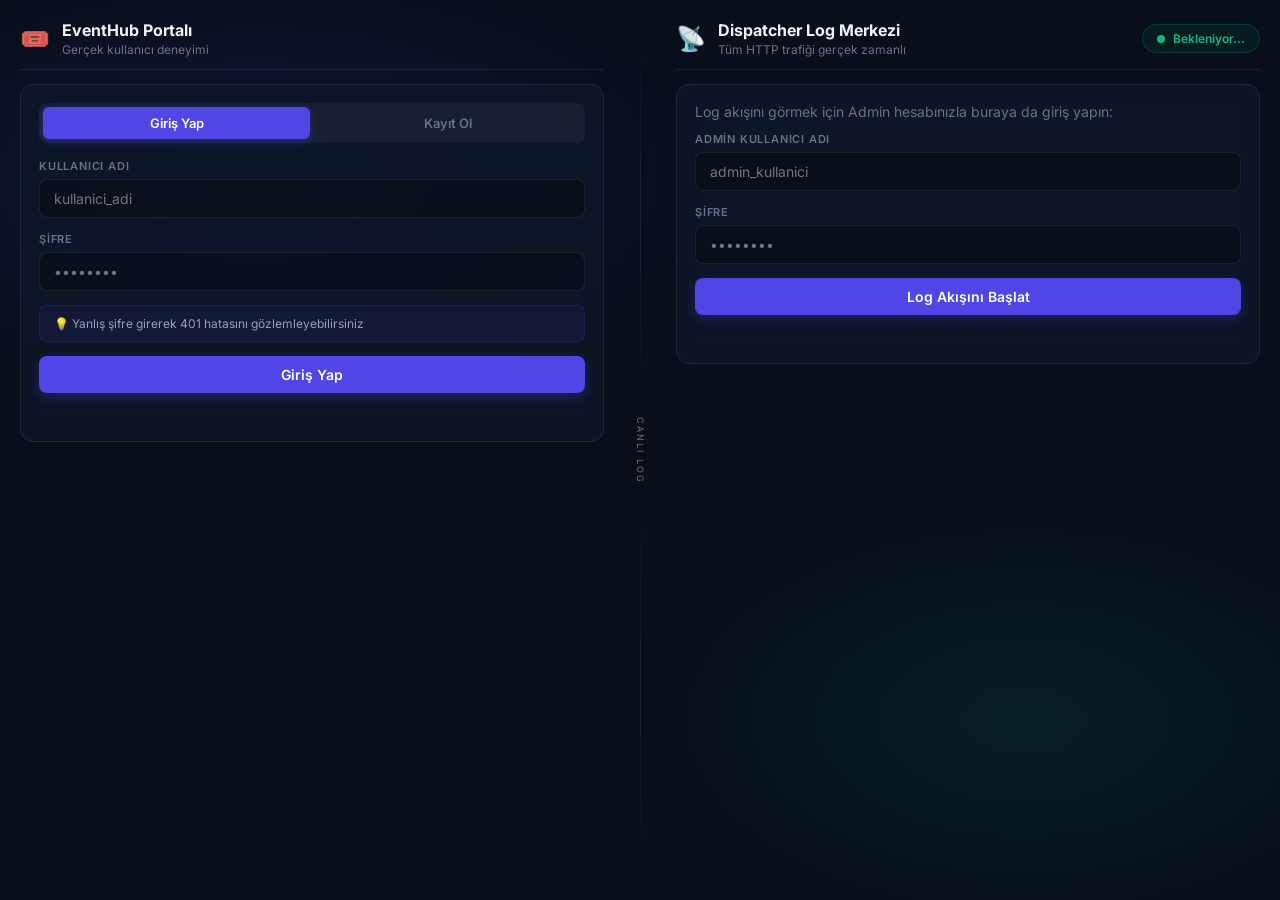
==== admin-ui/src/index.html @ f4d0cb25 "Graphana Arayüzü bağlandı ve testler yapıldı. Graphana arayüzü bağlandı. Testler yapıldı. Test ve lo" ====
<!DOCTYPE html>
<html lang="tr">
<head>
    <meta charset="UTF-8">
    <meta name="viewport" content="width=device-width, initial-scale=1.0">
    <title>EventHub | Canlı Sistem Demo</title>
    <link href="https://fonts.googleapis.com/css2?family=Inter:wght@300;400;500;600;700;800&display=swap" rel="stylesheet">
    <link rel="stylesheet" href="style.css">
</head>
<body>
    <div class="app-layout">

        <!-- ========== SOL PANEL: KULLANICI PORTALI ========== -->
        <div class="panel user-panel">
            <div class="panel-header">
                <div class="panel-title">
                    <span class="panel-icon">🎟️</span>
                    <div>
                        <h2>EventHub Portalı</h2>
                        <p>Gerçek kullanıcı deneyimi</p>
                    </div>
                </div>
                <div id="user-badge" class="user-badge hidden"></div>
            </div>

            <!-- AUTH SECTION -->
            <div id="auth-section" class="card">
                <div class="tab-bar">
                    <button id="tab-login" class="tab active" onclick="switchTab('login')">Giriş Yap</button>
                    <button id="tab-register" class="tab" onclick="switchTab('register')">Kayıt Ol</button>
                </div>

                <div id="form-login" class="auth-form">
                    <div class="input-group">
                        <label>Kullanıcı Adı</label>
                        <input type="text" id="login-username" placeholder="kullanici_adi">
                    </div>
                    <div class="input-group">
                        <label>Şifre</label>
                        <input type="password" id="login-password" placeholder="••••••••">
                    </div>
                    <div id="login-hint" class="hint-box">
                        💡 Yanlış şifre girerek 401 hatasını gözlemleyebilirsiniz
                    </div>
                    <button class="btn btn-primary" onclick="window.doLogin()">Giriş Yap</button>
                </div>

                <div id="form-register" class="auth-form hidden">
                    <div class="input-group">
                        <label>Kullanıcı Adı</label>
                        <input type="text" id="reg-username" placeholder="yeni_kullanici">
                    </div>
                    <div class="input-group">
                        <label>Şifre</label>
                        <input type="password" id="reg-password" placeholder="••••••••">
                    </div>
                    <div class="input-group">
                        <label>Admin Kodu <span style="color:var(--text-muted);font-size:12px;">(boş bırakırsan normal üye)</span></label>
                        <input type="text" id="reg-admin-secret" placeholder="admin_kayit_gizli_anahtari_2026">
                    </div>
                    <div id="reg-hint" class="hint-box">
                        💡 Admin kodunu yanlış girerek 403 hatasını tetikleyebilirsiniz
                    </div>
                    <button class="btn btn-primary" onclick="window.doRegister()">Kayıt Ol</button>
                </div>

                <div id="auth-msg" class="msg-box"></div>
            </div>

            <!-- EVENTS SECTION (kim olursa olsun görebilir ama token gerekli) -->
            <div id="events-section" class="card hidden">
                <div class="section-header">
                    <h3>🗓️ Etkinlikler</h3>
                    <button class="btn btn-sm btn-outline" onclick="window.loadEvents()">↻ Yenile</button>
                </div>
                <div id="events-list" class="events-list">
                    <div class="loading">Yükleniyor...</div>
                </div>
            </div>

            <!-- ADMIN: ETKİNLİK OLUŞTUR -->
            <div id="create-event-section" class="card hidden">
                <h3>➕ Yeni Etkinlik Oluştur <span class="badge-admin">ADMIN</span></h3>
                <div class="input-group">
                    <label>Etkinlik Adı</label>
                    <input type="text" id="event-name" placeholder="Rock Konseri 2026">
                </div>
                <div class="input-group">
                    <label>Konum</label>
                    <input type="text" id="event-location" placeholder="İstanbul Arena">
                </div>
                <div class="input-group">
                    <label>Kapasite</label>
                    <input type="number" id="event-capacity" placeholder="500" value="100">
                </div>
                <div id="create-hint" class="hint-box">
                    💡 Kapasiteyi 0 ya da eksik bırakarak validasyon hatasını tetikleyin
                </div>
                <button class="btn btn-success" onclick="window.createEvent(event)">Etkinlik Oluştur</button>
                <div id="create-event-msg" class="msg-box"></div>
            </div>

            <!-- BİLETLERİM -->
            <div id="my-bookings-section" class="card hidden">
                <div class="section-header">
                    <h3>🎫 Biletlerim</h3>
                    <button class="btn btn-sm btn-outline" onclick="window.loadMyBookings()">↻ Yenile</button>
                </div>
                <div id="bookings-list" class="events-list">
                    <div class="empty-state">Henüz biletiniz yok</div>
                </div>
            </div>

            <!-- ÇIKIŞ -->
            <div id="logout-section" class="hidden" style="margin-top: auto; padding: 16px;">
                <button class="btn btn-outline" style="width:100%" onclick="doLogout()">⟵ Çıkış Yap</button>
            </div>
        </div>

        <!-- ========== ORTA AYRAÇ ========== -->
        <div class="divider">
            <div class="divider-line"></div>
            <div class="divider-label">CANLI LOG</div>
            <div class="divider-line"></div>
        </div>

        <!-- ========== SAĞ PANEL: ADMIN LOG İZLEYİCİ ========== -->
        <div class="panel log-panel">
            <div class="panel-header">
                <div class="panel-title">
                    <span class="panel-icon">📡</span>
                    <div>
                        <h2>Dispatcher Log Merkezi</h2>
                        <p>Tüm HTTP trafiği gerçek zamanlı</p>
                    </div>
                </div>
                <div id="log-status" class="status-indicator">
                    <span class="pulse"></span>
                    <span>Bekleniyor...</span>
                </div>
            </div>

            <!-- LOG PANELİNE GİRİŞ (eğer admin değilse) -->
            <div id="log-login-section" class="card">
                <p style="color:var(--text-muted); margin-bottom:12px; font-size:14px;">Log akışını görmek için Admin hesabınızla buraya da giriş yapın:</p>
                <div class="input-group">
                    <label>Admin Kullanıcı Adı</label>
                    <input type="text" id="log-admin-username" placeholder="admin_kullanici">
                </div>
                <div class="input-group">
                    <label>Şifre</label>
                    <input type="password" id="log-admin-password" placeholder="••••••••">
                </div>
                <button class="btn btn-primary" onclick="window.doAdminLogin()">Log Akışını Başlat</button>
                <div id="log-login-msg" class="msg-box"></div>
            </div>

            <!-- LOG TABLOSU -->
            <div id="log-table-wrapper" class="log-table-wrapper hidden">
                <div class="log-stats-bar">
                    <button id="btn-pause" class="btn btn-sm" onclick="window.togglePause(event)">⏸️ Duraklat</button>
                    <span id="stat-total" class="badge">Toplam: 0</span>
                    <span id="stat-critical" class="badge badge-error">🚨 Kritik: 0</span>
                    <span id="stat-warning" class="badge badge-warning">⚠️ Uyarı: 0</span>
                    <span id="stat-latency" class="badge">Ort: -</span>
                </div>
                <div class="table-scroll">
                    <table id="log-table">
                        <thead>
                            <tr>
                                <th>Zaman</th>
                                <th>M</th>
                                <th>Rota</th>
                                <th>S</th>
                                <th>Süre</th>
                                <th>Mesaj</th>
                            </tr>
                        </thead>
                        <tbody id="log-body"></tbody>
                    </table>
                </div>
            </div>
        </div>

    </div>

    <script src="app.js"></script>
</body>
</html>
---- admin-ui/src/style.css ----
/* ============================================
   EventHub Demo — Split Screen Dashboard CSS
   ============================================ */

:root {
    --bg:          #080e1a;
    --surface:     rgba(15, 23, 42, 0.85);
    --surface2:    rgba(30, 41, 59, 0.70);
    --border:      rgba(255, 255, 255, 0.08);
    --border-hover:rgba(255, 255, 255, 0.18);
    --primary:     #4f46e5;
    --primary-h:   #6366f1;
    --success:     #10b981;
    --warning:     #f59e0b;
    --error:       #ef4444;
    --text:        #f1f5f9;
    --text-muted:  #64748b;
    --text-sub:    #94a3b8;
    --radius:      14px;
    --radius-sm:   8px;
}

*, *::before, *::after { box-sizing: border-box; margin: 0; padding: 0; }

body {
    background: var(--bg);
    color: var(--text);
    font-family: 'Inter', sans-serif;
    min-height: 100vh;
    overflow: hidden;
}

/* Animated background gradient */
body::before {
    content: '';
    position: fixed;
    inset: 0;
    background:
        radial-gradient(ellipse 60% 40% at 20% 20%, rgba(79,70,229,.15) 0%, transparent 60%),
        radial-gradient(ellipse 50% 40% at 80% 80%, rgba(16,185,129,.10) 0%, transparent 60%);
    z-index: -1;
    pointer-events: none;
}

/* ====== LAYOUT ====== */
.app-layout {
    display: grid;
    grid-template-columns: 1fr 32px 1fr;
    height: 100vh;
    width: 100vw;
    gap: 0;
}

.panel {
    display: flex;
    flex-direction: column;
    height: 100vh;
    overflow-y: auto;
    padding: 20px;
    gap: 14px;
}

.panel::-webkit-scrollbar { width: 4px; }
.panel::-webkit-scrollbar-thumb { background: var(--border-hover); border-radius: 4px; }

/* ====== DIVIDER ====== */
.divider {
    display: flex;
    flex-direction: column;
    align-items: center;
    justify-content: center;
    gap: 8px;
    padding: 20px 0;
}

.divider-line {
    flex: 1;
    width: 1px;
    background: linear-gradient(to bottom, transparent, var(--border), transparent);
}

.divider-label {
    font-size: 9px;
    letter-spacing: 2px;
    color: var(--text-muted);
    writing-mode: vertical-rl;
    text-orientation: mixed;
}

/* ====== PANEL HEADER ====== */
.panel-header {
    display: flex;
    align-items: center;
    justify-content: space-between;
    padding-bottom: 12px;
    border-bottom: 1px solid var(--border);
    flex-shrink: 0;
}

.panel-title {
    display: flex;
    align-items: center;
    gap: 12px;
}

.panel-icon {
    font-size: 24px;
    line-height: 1;
}

.panel-title h2 {
    font-size: 16px;
    font-weight: 700;
    color: var(--text);
}

.panel-title p {
    font-size: 12px;
    color: var(--text-muted);
    margin-top: 2px;
}

/* ====== CARD ====== */
.card {
    background: var(--surface);
    border: 1px solid var(--border);
    border-radius: var(--radius);
    padding: 18px;
    backdrop-filter: blur(12px);
    transition: border-color 0.2s;
}

.card:hover { border-color: var(--border-hover); }

/* ====== TABS ====== */
.tab-bar {
    display: flex;
    background: rgba(255,255,255,.04);
    border-radius: var(--radius-sm);
    padding: 4px;
    margin-bottom: 16px;
    gap: 4px;
}

.tab {
    flex: 1;
    padding: 8px;
    border: none;
    background: transparent;
    color: var(--text-muted);
    border-radius: 6px;
    cursor: pointer;
    font-size: 13px;
    font-weight: 600;
    font-family: 'Inter', sans-serif;
    transition: all .2s;
}

.tab.active {
    background: var(--primary);
    color: white;
    box-shadow: 0 2px 8px rgba(79,70,229,.4);
}

/* ====== FORM ====== */
.input-group {
    margin-bottom: 14px;
}

.input-group label {
    display: block;
    font-size: 11px;
    font-weight: 600;
    color: var(--text-muted);
    text-transform: uppercase;
    letter-spacing: 0.8px;
    margin-bottom: 6px;
}

.input-group input {
    width: 100%;
    padding: 10px 14px;
    background: rgba(0,0,0,.3);
    border: 1px solid var(--border);
    border-radius: var(--radius-sm);
    color: var(--text);
    font-size: 14px;
    font-family: 'Inter', sans-serif;
    transition: border-color .2s, box-shadow .2s;
    outline: none;
}

.input-group input:focus {
    border-color: var(--primary);
    box-shadow: 0 0 0 3px rgba(79,70,229,.2);
}

.hint-box {
    background: rgba(79,70,229,.08);
    border: 1px solid rgba(79,70,229,.2);
    border-radius: var(--radius-sm);
    padding: 10px 14px;
    font-size: 12px;
    color: var(--text-sub);
    margin-bottom: 14px;
}

.msg-box {
    margin-top: 12px;
    font-size: 13px;
    min-height: 18px;
    border-radius: var(--radius-sm);
    padding: 0;
    transition: all .3s;
}

.msg-box.success {
    color: var(--success);
    background: rgba(16,185,129,.08);
    border: 1px solid rgba(16,185,129,.2);
    padding: 10px 14px;
}

.msg-box.error {
    color: var(--error);
    background: rgba(239,68,68,.08);
    border: 1px solid rgba(239,68,68,.2);
    padding: 10px 14px;
}

/* ====== BUTTONS ====== */
.btn {
    display: inline-flex;
    align-items: center;
    justify-content: center;
    gap: 6px;
    padding: 10px 18px;
    border: none;
    border-radius: var(--radius-sm);
    font-size: 14px;
    font-weight: 600;
    font-family: 'Inter', sans-serif;
    cursor: pointer;
    transition: all .2s;
    width: 100%;
}

.btn-primary { background: var(--primary); color: white; box-shadow: 0 4px 12px rgba(79,70,229,.3); }
.btn-primary:hover { background: var(--primary-h); transform: translateY(-1px); box-shadow: 0 6px 16px rgba(79,70,229,.4); }

.btn-success { background: var(--success); color: white; box-shadow: 0 4px 12px rgba(16,185,129,.3); }
.btn-success:hover { opacity: .9; transform: translateY(-1px); }

.btn-outline {
    background: transparent;
    color: var(--text-sub);
    border: 1px solid var(--border);
    width: auto;
}
.btn-outline:hover { border-color: var(--border-hover); color: var(--text); }

.btn-sm { padding: 6px 12px; font-size: 12px; width: auto; }

.btn-book {
    background: rgba(79,70,229,.15);
    color: var(--primary-h);
    border: 1px solid rgba(79,70,229,.3);
    width: auto;
    padding: 6px 14px;
    font-size: 12px;
    border-radius: var(--radius-sm);
    cursor: pointer;
    font-weight: 600;
    transition: all .2s;
}
.btn-book:hover { background: var(--primary); color: white; }

/* ====== SECTION HEADER ====== */
.section-header {
    display: flex;
    align-items: center;
    justify-content: space-between;
    margin-bottom: 14px;
}

.section-header h3 {
    font-size: 14px;
    font-weight: 700;
    color: var(--text);
}

/* ====== EVENTS LIST ====== */
.events-list {
    display: flex;
    flex-direction: column;
    gap: 10px;
}

.event-card {
    background: rgba(0,0,0,.2);
    border: 1px solid var(--border);
    border-radius: var(--radius-sm);
    padding: 12px 14px;
    display: flex;
    align-items: center;
    justify-content: space-between;
    gap: 12px;
    transition: border-color .2s, background .2s;
    animation: fadeIn .3s ease;
}

.event-card:hover { border-color: var(--border-hover); background: rgba(79,70,229,.05); }

.event-info { flex: 1; min-width: 0; }

.event-name {
    font-size: 14px;
    font-weight: 600;
    white-space: nowrap;
    overflow: hidden;
    text-overflow: ellipsis;
}

.event-meta {
    font-size: 12px;
    color: var(--text-muted);
    margin-top: 3px;
}

.event-capacity {
    font-size: 12px;
    font-weight: 600;
    color: var(--success);
    white-space: nowrap;
}

.booking-card {
    background: rgba(16,185,129,.05);
    border: 1px solid rgba(16,185,129,.15);
    border-radius: var(--radius-sm);
    padding: 10px 14px;
    font-size: 13px;
    animation: fadeIn .3s ease;
}

.loading, .empty-state {
    color: var(--text-muted);
    font-size: 13px;
    text-align: center;
    padding: 20px;
}

/* ====== USER BADGE ====== */
.user-badge {
    display: flex;
    align-items: center;
    gap: 8px;
    background: rgba(79,70,229,.1);
    border: 1px solid rgba(79,70,229,.2);
    padding: 6px 12px;
    border-radius: 20px;
    font-size: 13px;
    font-weight: 600;
}

.badge-admin {
    background: rgba(245,158,11,.12);
    color: var(--warning);
    border: 1px solid rgba(245,158,11,.25);
    padding: 2px 8px;
    border-radius: 20px;
    font-size: 10px;
    font-weight: 700;
    letter-spacing: .5px;
    margin-left: 6px;
    vertical-align: middle;
}

/* ====== LOG PANEL ====== */
.log-table-wrapper {
    flex: 1;
    display: flex;
    flex-direction: column;
    gap: 10px;
    min-height: 0;
}

.log-stats-bar {
    display: flex;
    gap: 12px;
    flex-shrink: 0;
}

.stat-badge {
    padding: 6px 14px;
    border-radius: 20px;
    font-size: 11px;
    font-weight: 600;
    background: rgba(255,255,255,.04);
    border: 1px solid var(--border);
    color: var(--text-sub);
    transition: all .2s;
    cursor: default;
    white-space: nowrap;
}

.stat-critical { color: var(--error); border-color: rgba(239,68,68,.2); }
.stat-warning  { color: var(--warning); border-color: rgba(245,158,11,.2); }

.stat-badge.active {
    background: currentColor;
    color: white;
    box-shadow: 0 0 12px currentColor;
}

.stat-critical.active { background: var(--error); color: white; }
.stat-warning.active  { background: var(--warning); color: white; }

.stat-badge[onclick] { cursor: pointer; }
.stat-badge[onclick]:hover { border-color: var(--border-hover); background: rgba(255,255,255,.08); }

.table-scroll {
    flex: 1;
    overflow-y: auto;
    border: 1px solid var(--border);
    border-radius: var(--radius-sm);
    background: rgba(0,0,0,.2);
}

.table-scroll::-webkit-scrollbar { width: 4px; }
.table-scroll::-webkit-scrollbar-thumb { background: var(--border-hover); border-radius: 4px; }

table { width: 100%; border-collapse: collapse; }

th {
    padding: 10px 12px;
    font-size: 10px;
    font-weight: 700;
    text-transform: uppercase;
    letter-spacing: .8px;
    color: var(--text-muted);
    background: rgba(15,23,42,.9);
    border-bottom: 1px solid var(--border);
    position: sticky;
    top: 0;
    z-index: 10;
    text-align: left;
}

td {
    padding: 9px 12px;
    border-bottom: 1px solid rgba(255,255,255,.03);
    font-size: 12px;
    vertical-align: middle;
}

tbody tr { animation: slideDown .25s ease; transition: background .15s; }
tbody tr:hover { background: rgba(255,255,255,.03); }

/* Log row flash animation for new entries */
@keyframes newRow {
    0% { background: rgba(79,70,229,.2); }
    100% { background: transparent; }
}

tbody tr.new-row { animation: newRow .8s ease, slideDown .25s ease; }

/* ====== BADGES ====== */
.badge {
    display: inline-block;
    padding: 2px 8px;
    border-radius: 12px;
    font-size: 10px;
    font-weight: 700;
    letter-spacing: .5px;
}
.method-GET    { color: #60a5fa; background: rgba(96,165,250,.1); border: 1px solid rgba(96,165,250,.2); }
.method-POST   { color: #34d399; background: rgba(52,211,153,.1); border: 1px solid rgba(52,211,153,.2); }
.method-PUT    { color: #fbbf24; background: rgba(251,191,36,.1);  border: 1px solid rgba(251,191,36,.2); }
.method-PATCH  { color: #a78bfa; background: rgba(167,139,250,.1); border: 1px solid rgba(167,139,250,.2); }
.method-DELETE { color: #f87171; background: rgba(248,113,113,.1); border: 1px solid rgba(248,113,113,.2); }

.s-2xx { color: var(--success); font-weight: 700; }
.s-3xx { color: var(--text-sub); font-weight: 700; }
.s-4xx { color: var(--warning);  font-weight: 700; }
.s-5xx { color: var(--error);    font-weight: 700; }

.msg-cell {
    max-width: 180px;
    overflow: hidden;
    text-overflow: ellipsis;
    white-space: nowrap;
    font-size: 11px;
}

.msg-ok    { color: var(--text-muted); }
.msg-error { color: var(--warning); }

/* ====== STATUS INDICATOR ====== */
.status-indicator {
    display: flex;
    align-items: center;
    gap: 8px;
    background: rgba(16,185,129,.08);
    border: 1px solid rgba(16,185,129,.2);
    padding: 6px 14px;
    border-radius: 20px;
    font-size: 12px;
    font-weight: 600;
    color: var(--success);
}

.status-indicator.disconnected {
    color: var(--text-muted);
    background: rgba(255,255,255,.04);
    border-color: var(--border);
}

.pulse {
    width: 8px; height: 8px;
    border-radius: 50%;
    background: var(--success);
    animation: pulse 2s infinite;
    flex-shrink: 0;
}

.status-indicator.disconnected .pulse {
    background: var(--text-muted);
    animation: none;
}

/* ====== ANIMATIONS ====== */
@keyframes pulse {
    0%   { box-shadow: 0 0 0 0    rgba(16,185,129,.7); }
    70%  { box-shadow: 0 0 0 8px  rgba(16,185,129,0); }
    100% { box-shadow: 0 0 0 0    rgba(16,185,129,0); }
}

@keyframes fadeIn {
    from { opacity: 0; }
    to   { opacity: 1; }
}

@keyframes slideDown {
    from { opacity: 0; transform: translateY(-6px); }
    to   { opacity: 1; transform: translateY(0); }
}

/* ====== UTILS ====== */
.hidden { display: none !important; }
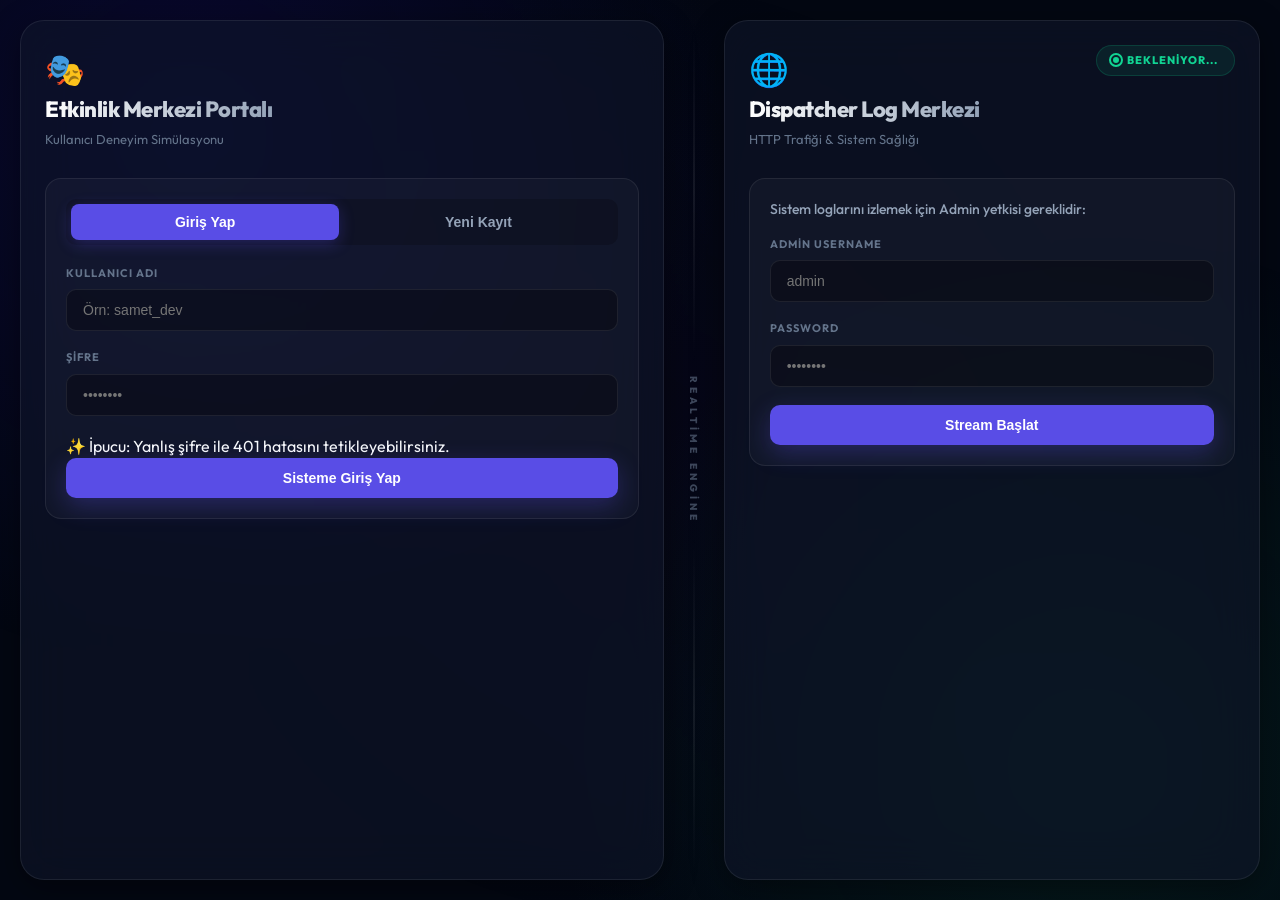
==== commit 875ec840: "Arayüz geliştirmeleri. README.md güncellendi." ====
--- a/admin-ui/src/index.html
+++ b/admin-ui/src/index.html
@@ -3,8 +3,9 @@
 <head>
     <meta charset="UTF-8">
     <meta name="viewport" content="width=device-width, initial-scale=1.0">
-    <title>EventHub | Canlı Sistem Demo</title>
-    <link href="https://fonts.googleapis.com/css2?family=Inter:wght@300;400;500;600;700;800&display=swap" rel="stylesheet">
+    <title>Etkinlik Merkezi | Premium Canlı Admin Paneli</title>
+    <!-- Modern & Premium Typography -->
+    <link href="https://fonts.googleapis.com/css2?family=Outfit:wght@300;400;500;600;700;800&family=JetBrains+Mono:wght@400;500&display=swap" rel="stylesheet">
     <link rel="stylesheet" href="style.css">
 </head>
 <body>
@@ -14,10 +15,10 @@
         <div class="panel user-panel">
             <div class="panel-header">
                 <div class="panel-title">
-                    <span class="panel-icon">🎟️</span>
+                    <span style="font-size: 32px;">🎭</span>
                     <div>
-                        <h2>EventHub Portalı</h2>
-                        <p>Gerçek kullanıcı deneyimi</p>
+                        <h2>Etkinlik Merkezi Portalı</h2>
+                        <p>Kullanıcı Deneyim Simülasyonu</p>
                     </div>
                 </div>
                 <div id="user-badge" class="user-badge hidden"></div>
@@ -26,112 +27,108 @@
             <!-- AUTH SECTION -->
             <div id="auth-section" class="card">
                 <div class="tab-bar">
-                    <button id="tab-login" class="tab active" onclick="switchTab('login')">Giriş Yap</button>
-                    <button id="tab-register" class="tab" onclick="switchTab('register')">Kayıt Ol</button>
+                    <button id="btn-tab-login" class="tab active">Giriş Yap</button>
+                    <button id="btn-tab-register" class="tab">Yeni Kayıt</button>
                 </div>
 
                 <div id="form-login" class="auth-form">
                     <div class="input-group">
                         <label>Kullanıcı Adı</label>
-                        <input type="text" id="login-username" placeholder="kullanici_adi">
+                        <input type="text" id="login-username" placeholder="Örn: samet_dev">
                     </div>
                     <div class="input-group">
                         <label>Şifre</label>
                         <input type="password" id="login-password" placeholder="••••••••">
                     </div>
-                    <div id="login-hint" class="hint-box">
-                        💡 Yanlış şifre girerek 401 hatasını gözlemleyebilirsiniz
+                    <div class="hint-box" style="background: rgba(var(--accent-h), 80%, 60%, 0.1); border: 1px solid rgba(var(--accent-h), 80%, 60%, 0.2);">
+                        ✨ İpucu: Yanlış şifre ile 401 hatasını tetikleyebilirsiniz.
                     </div>
-                    <button class="btn btn-primary" onclick="window.doLogin()">Giriş Yap</button>
+                    <button id="btn-login" class="btn btn-primary">Sisteme Giriş Yap</button>
                 </div>
 
                 <div id="form-register" class="auth-form hidden">
                     <div class="input-group">
                         <label>Kullanıcı Adı</label>
-                        <input type="text" id="reg-username" placeholder="yeni_kullanici">
+                        <input type="text" id="reg-username" placeholder="yeni_kayit">
                     </div>
                     <div class="input-group">
                         <label>Şifre</label>
                         <input type="password" id="reg-password" placeholder="••••••••">
                     </div>
                     <div class="input-group">
-                        <label>Admin Kodu <span style="color:var(--text-muted);font-size:12px;">(boş bırakırsan normal üye)</span></label>
-                        <input type="text" id="reg-admin-secret" placeholder="admin_kayit_gizli_anahtari_2026">
+                        <label>Admin Yetki Kodu <span style="color:var(--text-muted);font-size:10px;">(Opsiyonel)</span></label>
+                        <input type="text" id="reg-admin-secret" placeholder="admin_gizli_kod_2026">
                     </div>
-                    <div id="reg-hint" class="hint-box">
-                        💡 Admin kodunu yanlış girerek 403 hatasını tetikleyebilirsiniz
-                    </div>
-                    <button class="btn btn-primary" onclick="window.doRegister()">Kayıt Ol</button>
+                    <button id="btn-register" class="btn btn-primary">Hesabımı Oluştur</button>
                 </div>
 
                 <div id="auth-msg" class="msg-box"></div>
             </div>
 
-            <!-- EVENTS SECTION (kim olursa olsun görebilir ama token gerekli) -->
+            <!-- EVENTS SECTION -->
             <div id="events-section" class="card hidden">
                 <div class="section-header">
-                    <h3>🗓️ Etkinlikler</h3>
-                    <button class="btn btn-sm btn-outline" onclick="window.loadEvents()">↻ Yenile</button>
+                    <h3 style="font-size: 16px;">🔥 Güncel Etkinlikler</h3>
+                    <button id="btn-refresh-events" class="btn btn-outline" style="padding: 6px 12px; font-size: 11px;">Yenile</button>
                 </div>
                 <div id="events-list" class="events-list">
-                    <div class="loading">Yükleniyor...</div>
+                    <div class="loading">Sistem taranıyor...</div>
                 </div>
             </div>
 
             <!-- ADMIN: ETKİNLİK OLUŞTUR -->
             <div id="create-event-section" class="card hidden">
-                <h3>➕ Yeni Etkinlik Oluştur <span class="badge-admin">ADMIN</span></h3>
+                <h3 style="font-size: 16px; margin-bottom: 12px;">🛠️ Yönetim: Etkinlik Planla</h3>
                 <div class="input-group">
-                    <label>Etkinlik Adı</label>
-                    <input type="text" id="event-name" placeholder="Rock Konseri 2026">
+                    <label>Başlık</label>
+                    <input type="text" id="event-name" placeholder="Örn: Tech Conference 2026">
                 </div>
                 <div class="input-group">
-                    <label>Konum</label>
-                    <input type="text" id="event-location" placeholder="İstanbul Arena">
+                    <label>Lokasyon</label>
+                    <input type="text" id="event-location" placeholder="Örn: Ankara Offline">
                 </div>
                 <div class="input-group">
-                    <label>Kapasite</label>
-                    <input type="number" id="event-capacity" placeholder="500" value="100">
+                    <label>Bilet Kapasitesi</label>
+                    <input type="number" id="event-capacity" value="100">
                 </div>
-                <div id="create-hint" class="hint-box">
-                    💡 Kapasiteyi 0 ya da eksik bırakarak validasyon hatasını tetikleyin
-                </div>
-                <button class="btn btn-success" onclick="window.createEvent(event)">Etkinlik Oluştur</button>
+                <button id="btn-create-event" class="btn btn-success">Yayına Al</button>
                 <div id="create-event-msg" class="msg-box"></div>
             </div>
 
             <!-- BİLETLERİM -->
             <div id="my-bookings-section" class="card hidden">
                 <div class="section-header">
-                    <h3>🎫 Biletlerim</h3>
-                    <button class="btn btn-sm btn-outline" onclick="window.loadMyBookings()">↻ Yenile</button>
+                    <h3 style="font-size: 16px;">🎫 Satın Alınanlar</h3>
+                    <button id="btn-refresh-bookings" class="btn btn-outline" style="padding: 6px 12px; font-size: 11px;">Tazele</button>
                 </div>
                 <div id="bookings-list" class="events-list">
-                    <div class="empty-state">Henüz biletiniz yok</div>
+                    <div class="empty-state">Henüz biletiniz bulunmuyor.</div>
                 </div>
             </div>
 
-            <!-- ÇIKIŞ -->
-            <div id="logout-section" class="hidden" style="margin-top: auto; padding: 16px;">
-                <button class="btn btn-outline" style="width:100%" onclick="doLogout()">⟵ Çıkış Yap</button>
+            <!-- PORTAL LOGOUT -->
+            <div id="logout-section" class="hidden" style="margin-top: auto;">
+                <button id="btn-portal-logout" class="btn btn-outline" style="width:100%; border-color: rgba(239, 68, 68, 0.3); color: #fca5a5; cursor: pointer;">
+                    🚪 Portal Oturumunu Kapat
+                </button>
             </div>
         </div>
 
         <!-- ========== ORTA AYRAÇ ========== -->
         <div class="divider">
             <div class="divider-line"></div>
-            <div class="divider-label">CANLI LOG</div>
+            <div class="divider-label">Realtime Engine</div>
             <div class="divider-line"></div>
         </div>
 
-        <!-- ========== SAĞ PANEL: ADMIN LOG İZLEYİCİ ========== -->
+        <!-- ========== SAĞ PANEL: LOG MERKEZİ ========== -->
         <div class="panel log-panel">
             <div class="panel-header">
                 <div class="panel-title">
-                    <span class="panel-icon">📡</span>
+                    <span style="font-size: 32px;">🌐</span>
                     <div>
                         <h2>Dispatcher Log Merkezi</h2>
-                        <p>Tüm HTTP trafiği gerçek zamanlı</p>
+                        <p>HTTP Trafiği & Sistem Sağlığı</p>
                     </div>
                 </div>
                 <div id="log-status" class="status-indicator">
@@ -140,40 +137,46 @@
                 </div>
             </div>
 
-            <!-- LOG PANELİNE GİRİŞ (eğer admin değilse) -->
+            <!-- LOG LOGIN -->
             <div id="log-login-section" class="card">
-                <p style="color:var(--text-muted); margin-bottom:12px; font-size:14px;">Log akışını görmek için Admin hesabınızla buraya da giriş yapın:</p>
+                <p style="color:var(--text-dim); margin-bottom:16px; font-size:14px; font-weight: 500;">Sistem loglarını izlemek için Admin yetkisi gereklidir:</p>
                 <div class="input-group">
-                    <label>Admin Kullanıcı Adı</label>
-                    <input type="text" id="log-admin-username" placeholder="admin_kullanici">
+                    <label>Admin Username</label>
+                    <input type="text" id="log-admin-username" placeholder="admin">
                 </div>
                 <div class="input-group">
-                    <label>Şifre</label>
+                    <label>Password</label>
                     <input type="password" id="log-admin-password" placeholder="••••••••">
                 </div>
-                <button class="btn btn-primary" onclick="window.doAdminLogin()">Log Akışını Başlat</button>
+                <button id="btn-admin-login" class="btn btn-primary">Stream Başlat</button>
                 <div id="log-login-msg" class="msg-box"></div>
             </div>
 
-            <!-- LOG TABLOSU -->
+            <!-- LOG CONTENT -->
             <div id="log-table-wrapper" class="log-table-wrapper hidden">
                 <div class="log-stats-bar">
-                    <button id="btn-pause" class="btn btn-sm" onclick="window.togglePause(event)">⏸️ Duraklat</button>
-                    <span id="stat-total" class="badge">Toplam: 0</span>
-                    <span id="stat-critical" class="badge badge-error">🚨 Kritik: 0</span>
-                    <span id="stat-warning" class="badge badge-warning">⚠️ Uyarı: 0</span>
-                    <span id="stat-latency" class="badge">Ort: -</span>
+                    <button id="btn-pause" class="btn btn-outline" style="padding: 6px 16px; font-size: 12px;">⏸️ Duraklat</button>
+                    <span id="stat-total" class="badge">0 LOG</span>
+                    <span id="stat-critical" class="badge badge-error" style="cursor: pointer;">🚨 0 KRİTİK</span>
+                    <span id="stat-warning" class="badge badge-warning" style="cursor: pointer;">⚠️ 0 UYARI</span>
+                    <span id="stat-latency" class="badge">AVG: 0ms</span>
+                    
+                    <!-- ADMIN LOGOUT -->
+                    <button id="btn-admin-logout" class="btn btn-outline" style="margin-left: auto; padding: 6px 12px; font-size: 11px; border-color: rgba(239, 68, 68, 0.2); cursor: pointer;">
+                        Çıkış
+                    </button>
                 </div>
+                
                 <div class="table-scroll">
                     <table id="log-table">
                         <thead>
                             <tr>
-                                <th>Zaman</th>
-                                <th>M</th>
-                                <th>Rota</th>
-                                <th>S</th>
-                                <th>Süre</th>
-                                <th>Mesaj</th>
+                                <th style="width: 80px;">ZAMAN</th>
+                                <th style="width: 60px;">METOT</th>
+                                <th>ROTA</th>
+                                <th style="width: 50px;">STAT</th>
+                                <th style="width: 70px;">MS</th>
+                                <th>MESAJ</th>
                             </tr>
                         </thead>
                         <tbody id="log-body"></tbody>
--- a/admin-ui/src/style.css
+++ b/admin-ui/src/style.css
@@ -1,550 +1,467 @@
-/* ============================================
-   EventHub Demo — Split Screen Dashboard CSS
-   ============================================ */
+/* ============================================================
+   EventHub Glassmorphism Design System 
+   Premium UI for High-Performance Microservices
+   ============================================================ */
 
 :root {
-    --bg:          #080e1a;
-    --surface:     rgba(15, 23, 42, 0.85);
-    --surface2:    rgba(30, 41, 59, 0.70);
-    --border:      rgba(255, 255, 255, 0.08);
-    --border-hover:rgba(255, 255, 255, 0.18);
-    --primary:     #4f46e5;
-    --primary-h:   #6366f1;
-    --success:     #10b981;
-    --warning:     #f59e0b;
-    --error:       #ef4444;
-    --text:        #f1f5f9;
+    /* Color Palette - HSL for harmony */
+    --accent-h: 245; /* Indigo Base */
+    --accent-s: 75%;
+    --accent-l: 60%;
+    
+    --primary:     hsl(var(--accent-h), var(--accent-s), var(--accent-l));
+    --primary-glow:hsla(var(--accent-h), var(--accent-s), var(--accent-l), 0.3);
+    --primary-alt: hsl(260, 80%, 70%);
+
+    --bg:          #030712;
+    --glass:       rgba(15, 23, 42, 0.6);
+    --glass-heavy: rgba(10, 15, 30, 0.85);
+    --glass-border:rgba(255, 255, 255, 0.08);
+    --glass-hover: rgba(255, 255, 255, 0.12);
+    
+    --success:     hsl(160, 85%, 45%);
+    --warning:     hsl(35, 95%, 55%);
+    --error:       hsl(0, 85%, 60%);
+    
+    --text:        #f8fafc;
+    --text-dim:    #94a3b8;
     --text-muted:  #64748b;
-    --text-sub:    #94a3b8;
-    --radius:      14px;
-    --radius-sm:   8px;
-}
-
+    
+    --radius-lg:   24px;
+    --radius-md:   16px;
+    --radius-sm:   10px;
+    
+    --transition:  all 0.3s cubic-bezier(0.4, 0, 0.2, 1);
+}
+
+/* Base Reset */
 *, *::before, *::after { box-sizing: border-box; margin: 0; padding: 0; }
 
 body {
     background: var(--bg);
     color: var(--text);
-    font-family: 'Inter', sans-serif;
+    font-family: 'Outfit', 'Inter', system-ui, -apple-system, sans-serif;
     min-height: 100vh;
     overflow: hidden;
-}
-
-/* Animated background gradient */
+    line-height: 1.5;
+}
+
+/* Interactive Background Sparkles */
 body::before {
     content: '';
     position: fixed;
     inset: 0;
-    background:
-        radial-gradient(ellipse 60% 40% at 20% 20%, rgba(79,70,229,.15) 0%, transparent 60%),
-        radial-gradient(ellipse 50% 40% at 80% 80%, rgba(16,185,129,.10) 0%, transparent 60%);
+    background: 
+        radial-gradient(circle at 15% 15%, hsla(245, 80%, 20%, 0.4) 0%, transparent 40%),
+        radial-gradient(circle at 85% 85%, hsla(160, 80%, 15%, 0.3) 0%, transparent 40%),
+        radial-gradient(circle at 50% 50%, hsla(260, 80%, 10%, 0.2) 0%, transparent 60%);
     z-index: -1;
     pointer-events: none;
 }
 
-/* ====== LAYOUT ====== */
+/* Animations */
+@keyframes float {
+    0%, 100% { transform: translateY(0); }
+    50% { transform: translateY(-10px); }
+}
+
+@keyframes fadeIn {
+    from { opacity: 0; transform: translateY(10px); }
+    to { opacity: 1; transform: translateY(0); }
+}
+
+@keyframes slideInRight {
+    from { transform: translateX(30px); opacity: 0; }
+    to { transform: translateX(0); opacity: 1; }
+}
+
+@keyframes pulse-glow {
+    0% { box-shadow: 0 0 0 0 hsla(var(--accent-h), 80%, 60%, 0.4); }
+    70% { box-shadow: 0 0 0 10px hsla(var(--accent-h), 80%, 60%, 0); }
+    100% { box-shadow: 0 0 0 0 hsla(var(--accent-h), 80%, 60%, 0); }
+}
+
+/* Layout */
 .app-layout {
     display: grid;
-    grid-template-columns: 1fr 32px 1fr;
+    grid-template-columns: 1.2fr 40px 1fr;
     height: 100vh;
     width: 100vw;
-    gap: 0;
+    padding: 20px;
+    gap: 10px;
 }
 
 .panel {
     display: flex;
     flex-direction: column;
-    height: 100vh;
+    height: 100%;
     overflow-y: auto;
-    padding: 20px;
-    gap: 14px;
-}
-
-.panel::-webkit-scrollbar { width: 4px; }
-.panel::-webkit-scrollbar-thumb { background: var(--border-hover); border-radius: 4px; }
-
-/* ====== DIVIDER ====== */
+    padding: 24px;
+    gap: 20px;
+    background: var(--glass);
+    backdrop-filter: blur(24px);
+    -webkit-backdrop-filter: blur(24px);
+    border: 1px solid var(--glass-border);
+    border-radius: var(--radius-lg);
+    box-shadow: 0 8px 32px rgba(0,0,0,0.4);
+}
+
+.panel::-webkit-scrollbar { width: 5px; }
+.panel::-webkit-scrollbar-thumb { background: var(--glass-border); border-radius: 10px; }
+.panel::-webkit-scrollbar-thumb:hover { background: var(--glass-hover); }
+
+/* Divider */
 .divider {
     display: flex;
     flex-direction: column;
     align-items: center;
     justify-content: center;
-    gap: 8px;
-    padding: 20px 0;
+    gap: 12px;
 }
 
 .divider-line {
     flex: 1;
-    width: 1px;
-    background: linear-gradient(to bottom, transparent, var(--border), transparent);
+    width: 2px;
+    background: linear-gradient(to bottom, transparent, var(--glass-border), transparent);
 }
 
 .divider-label {
-    font-size: 9px;
-    letter-spacing: 2px;
+    font-size: 10px;
+    font-weight: 800;
+    letter-spacing: 4px;
     color: var(--text-muted);
     writing-mode: vertical-rl;
-    text-orientation: mixed;
-}
-
-/* ====== PANEL HEADER ====== */
+    text-transform: uppercase;
+    opacity: 0.6;
+}
+
+/* UI Components */
 .panel-header {
     display: flex;
-    align-items: center;
+    align-items: flex-start;
     justify-content: space-between;
-    padding-bottom: 12px;
-    border-bottom: 1px solid var(--border);
-    flex-shrink: 0;
-}
-
-.panel-title {
-    display: flex;
-    align-items: center;
-    gap: 12px;
-}
-
-.panel-icon {
-    font-size: 24px;
-    line-height: 1;
+    margin-bottom: 8px;
 }
 
 .panel-title h2 {
-    font-size: 16px;
-    font-weight: 700;
-    color: var(--text);
+    font-size: 22px;
+    font-weight: 800;
+    background: linear-gradient(to right, #fff, var(--text-dim));
+    -webkit-background-clip: text;
+    -webkit-text-fill-color: transparent;
+    letter-spacing: -0.5px;
 }
 
 .panel-title p {
-    font-size: 12px;
+    font-size: 13px;
     color: var(--text-muted);
-    margin-top: 2px;
-}
-
-/* ====== CARD ====== */
+    margin-top: 4px;
+}
+
+/* Premium Card */
 .card {
-    background: var(--surface);
-    border: 1px solid var(--border);
-    border-radius: var(--radius);
-    padding: 18px;
-    backdrop-filter: blur(12px);
-    transition: border-color 0.2s;
-}
-
-.card:hover { border-color: var(--border-hover); }
-
-/* ====== TABS ====== */
+    background: rgba(255, 255, 255, 0.03);
+    border: 1px solid var(--glass-border);
+    border-radius: var(--radius-md);
+    padding: 20px;
+    transition: var(--transition);
+}
+
+.card:hover {
+    border-color: rgba(255,255,255,0.15);
+    background: rgba(255,255,255,0.05);
+    transform: translateY(-2px);
+}
+
+/* Tabs */
 .tab-bar {
     display: flex;
-    background: rgba(255,255,255,.04);
+    background: rgba(0,0,0,0.2);
+    padding: 5px;
     border-radius: var(--radius-sm);
-    padding: 4px;
-    margin-bottom: 16px;
-    gap: 4px;
+    gap: 5px;
+    margin-bottom: 20px;
 }
 
 .tab {
     flex: 1;
-    padding: 8px;
+    padding: 10px;
     border: none;
     background: transparent;
-    color: var(--text-muted);
-    border-radius: 6px;
+    color: var(--text-dim);
+    font-weight: 600;
     cursor: pointer;
-    font-size: 13px;
-    font-weight: 600;
-    font-family: 'Inter', sans-serif;
-    transition: all .2s;
+    border-radius: calc(var(--radius-sm) - 2px);
+    transition: var(--transition);
+    font-size: 14px;
 }
 
 .tab.active {
     background: var(--primary);
     color: white;
-    box-shadow: 0 2px 8px rgba(79,70,229,.4);
-}
-
-/* ====== FORM ====== */
-.input-group {
-    margin-bottom: 14px;
-}
-
+    box-shadow: 0 4px 15px var(--primary-glow);
+}
+
+/* Inputs */
+.input-group { margin-bottom: 18px; }
 .input-group label {
     display: block;
     font-size: 11px;
-    font-weight: 600;
+    font-weight: 700;
     color: var(--text-muted);
     text-transform: uppercase;
-    letter-spacing: 0.8px;
-    margin-bottom: 6px;
+    margin-bottom: 8px;
+    letter-spacing: 1px;
 }
 
 .input-group input {
     width: 100%;
-    padding: 10px 14px;
-    background: rgba(0,0,0,.3);
-    border: 1px solid var(--border);
+    padding: 12px 16px;
+    background: rgba(0,0,0,0.3);
+    border: 1px solid var(--glass-border);
     border-radius: var(--radius-sm);
-    color: var(--text);
+    color: white;
     font-size: 14px;
-    font-family: 'Inter', sans-serif;
-    transition: border-color .2s, box-shadow .2s;
     outline: none;
+    transition: var(--transition);
 }
 
 .input-group input:focus {
     border-color: var(--primary);
-    box-shadow: 0 0 0 3px rgba(79,70,229,.2);
-}
-
-.hint-box {
-    background: rgba(79,70,229,.08);
-    border: 1px solid rgba(79,70,229,.2);
+    background: rgba(0,0,0,0.5);
+    box-shadow: 0 0 20px var(--primary-glow);
+}
+
+/* Buttons */
+.btn {
+    padding: 12px 24px;
     border-radius: var(--radius-sm);
-    padding: 10px 14px;
-    font-size: 12px;
-    color: var(--text-sub);
-    margin-bottom: 14px;
-}
-
-.msg-box {
-    margin-top: 12px;
-    font-size: 13px;
-    min-height: 18px;
-    border-radius: var(--radius-sm);
-    padding: 0;
-    transition: all .3s;
-}
-
-.msg-box.success {
-    color: var(--success);
-    background: rgba(16,185,129,.08);
-    border: 1px solid rgba(16,185,129,.2);
-    padding: 10px 14px;
-}
-
-.msg-box.error {
-    color: var(--error);
-    background: rgba(239,68,68,.08);
-    border: 1px solid rgba(239,68,68,.2);
-    padding: 10px 14px;
-}
-
-/* ====== BUTTONS ====== */
-.btn {
+    font-weight: 700;
+    cursor: pointer;
+    transition: var(--transition);
     display: inline-flex;
     align-items: center;
     justify-content: center;
-    gap: 6px;
-    padding: 10px 18px;
+    gap: 8px;
     border: none;
-    border-radius: var(--radius-sm);
     font-size: 14px;
-    font-weight: 600;
-    font-family: 'Inter', sans-serif;
-    cursor: pointer;
-    transition: all .2s;
+}
+
+.btn-primary {
+    background: var(--primary);
+    color: white;
     width: 100%;
-}
-
-.btn-primary { background: var(--primary); color: white; box-shadow: 0 4px 12px rgba(79,70,229,.3); }
-.btn-primary:hover { background: var(--primary-h); transform: translateY(-1px); box-shadow: 0 6px 16px rgba(79,70,229,.4); }
-
-.btn-success { background: var(--success); color: white; box-shadow: 0 4px 12px rgba(16,185,129,.3); }
-.btn-success:hover { opacity: .9; transform: translateY(-1px); }
+    box-shadow: 0 8px 24px var(--primary-glow);
+}
+
+.btn-primary:hover {
+    transform: translateY(-2px);
+    box-shadow: 0 12px 32px var(--primary-glow);
+    filter: brightness(1.1);
+}
+
+.btn-success {
+    background: var(--success);
+    color: white;
+    width: 100%;
+}
 
 .btn-outline {
     background: transparent;
-    color: var(--text-sub);
-    border: 1px solid var(--border);
-    width: auto;
-}
-.btn-outline:hover { border-color: var(--border-hover); color: var(--text); }
-
-.btn-sm { padding: 6px 12px; font-size: 12px; width: auto; }
-
-.btn-book {
-    background: rgba(79,70,229,.15);
-    color: var(--primary-h);
-    border: 1px solid rgba(79,70,229,.3);
-    width: auto;
-    padding: 6px 14px;
-    font-size: 12px;
+    border: 1px solid var(--glass-border);
+    color: var(--text-dim);
+}
+
+.btn-outline:hover {
+    border-color: var(--text-dim);
+    color: white;
+    background: rgba(255,255,255,0.05);
+}
+
+/* Event List */
+.event-card {
+    display: flex;
+    justify-content: space-between;
+    align-items: center;
+    padding: 16px;
+    background: rgba(255,255,255,0.02);
+    border: 1px solid var(--glass-border);
     border-radius: var(--radius-sm);
-    cursor: pointer;
-    font-weight: 600;
-    transition: all .2s;
-}
-.btn-book:hover { background: var(--primary); color: white; }
-
-/* ====== SECTION HEADER ====== */
-.section-header {
-    display: flex;
-    align-items: center;
-    justify-content: space-between;
-    margin-bottom: 14px;
-}
-
-.section-header h3 {
-    font-size: 14px;
-    font-weight: 700;
-    color: var(--text);
-}
-
-/* ====== EVENTS LIST ====== */
-.events-list {
-    display: flex;
-    flex-direction: column;
-    gap: 10px;
-}
-
-.event-card {
-    background: rgba(0,0,0,.2);
-    border: 1px solid var(--border);
-    border-radius: var(--radius-sm);
-    padding: 12px 14px;
-    display: flex;
-    align-items: center;
-    justify-content: space-between;
-    gap: 12px;
-    transition: border-color .2s, background .2s;
-    animation: fadeIn .3s ease;
-}
-
-.event-card:hover { border-color: var(--border-hover); background: rgba(79,70,229,.05); }
-
-.event-info { flex: 1; min-width: 0; }
-
-.event-name {
-    font-size: 14px;
-    font-weight: 600;
-    white-space: nowrap;
-    overflow: hidden;
-    text-overflow: ellipsis;
-}
-
-.event-meta {
-    font-size: 12px;
-    color: var(--text-muted);
-    margin-top: 3px;
-}
+    margin-bottom: 12px;
+    animation: fadeIn 0.4s ease forwards;
+}
+
+.event-name { font-weight: 700; font-size: 15px; margin-bottom: 4px; }
+.event-meta { font-size: 12px; color: var(--text-muted); display: flex; gap: 8px; }
 
 .event-capacity {
     font-size: 12px;
-    font-weight: 600;
-    color: var(--success);
-    white-space: nowrap;
-}
-
-.booking-card {
-    background: rgba(16,185,129,.05);
-    border: 1px solid rgba(16,185,129,.15);
-    border-radius: var(--radius-sm);
-    padding: 10px 14px;
-    font-size: 13px;
-    animation: fadeIn .3s ease;
-}
-
-.loading, .empty-state {
-    color: var(--text-muted);
-    font-size: 13px;
-    text-align: center;
-    padding: 20px;
-}
-
-/* ====== USER BADGE ====== */
-.user-badge {
-    display: flex;
-    align-items: center;
-    gap: 8px;
-    background: rgba(79,70,229,.1);
-    border: 1px solid rgba(79,70,229,.2);
-    padding: 6px 12px;
+    font-weight: 800;
+    padding: 4px 10px;
     border-radius: 20px;
-    font-size: 13px;
-    font-weight: 600;
-}
-
-.badge-admin {
-    background: rgba(245,158,11,.12);
-    color: var(--warning);
-    border: 1px solid rgba(245,158,11,.25);
-    padding: 2px 8px;
-    border-radius: 20px;
-    font-size: 10px;
+    background: rgba(16, 185, 129, 0.1);
+}
+
+.btn-book {
+    padding: 8px 16px;
+    background: var(--primary);
+    color: white;
+    border-radius: 8px;
+    font-size: 12px;
     font-weight: 700;
-    letter-spacing: .5px;
-    margin-left: 6px;
-    vertical-align: middle;
-}
-
-/* ====== LOG PANEL ====== */
-.log-table-wrapper {
-    flex: 1;
-    display: flex;
-    flex-direction: column;
-    gap: 10px;
-    min-height: 0;
-}
-
+    border: none;
+    cursor: pointer;
+    transition: var(--transition);
+}
+
+.btn-book:hover { transform: scale(1.05); }
+.btn-book:disabled { opacity: 0.5; cursor: not-allowed; filter: grayscale(1); }
+
+/* Log Center */
 .log-stats-bar {
     display: flex;
+    overflow-x: auto;
     gap: 12px;
-    flex-shrink: 0;
-}
-
-.stat-badge {
+    padding-bottom: 8px;
+}
+
+.log-stats-bar::-webkit-scrollbar { display: none; }
+
+.badge {
     padding: 6px 14px;
     border-radius: 20px;
     font-size: 11px;
-    font-weight: 600;
-    background: rgba(255,255,255,.04);
-    border: 1px solid var(--border);
-    color: var(--text-sub);
-    transition: all .2s;
-    cursor: default;
+    font-weight: 700;
     white-space: nowrap;
-}
-
-.stat-critical { color: var(--error); border-color: rgba(239,68,68,.2); }
-.stat-warning  { color: var(--warning); border-color: rgba(245,158,11,.2); }
-
-.stat-badge.active {
+    background: rgba(255,255,255,0.05);
+    border: 1px solid var(--glass-border);
+    transition: var(--transition);
+}
+
+.badge-error { color: var(--error); border-color: hsla(0, 85%, 60%, 0.3); }
+.badge-warning { color: var(--warning); border-color: hsla(35, 95%, 55%, 0.3); }
+
+.badge.active {
     background: currentColor;
-    color: white;
-    box-shadow: 0 0 12px currentColor;
-}
-
-.stat-critical.active { background: var(--error); color: white; }
-.stat-warning.active  { background: var(--warning); color: white; }
-
-.stat-badge[onclick] { cursor: pointer; }
-.stat-badge[onclick]:hover { border-color: var(--border-hover); background: rgba(255,255,255,.08); }
+    color: #000;
+}
+
+.log-table-wrapper {
+    flex: 1;
+    display: flex;
+    flex-direction: column;
+    min-height: 0;
+}
 
 .table-scroll {
     flex: 1;
-    overflow-y: auto;
-    border: 1px solid var(--border);
-    border-radius: var(--radius-sm);
-    background: rgba(0,0,0,.2);
-}
-
-.table-scroll::-webkit-scrollbar { width: 4px; }
-.table-scroll::-webkit-scrollbar-thumb { background: var(--border-hover); border-radius: 4px; }
+    overflow: auto;
+    border-radius: var(--radius-md);
+    background: rgba(0,0,0,0.2);
+    border: 1px solid var(--glass-border);
+}
 
 table { width: 100%; border-collapse: collapse; }
-
 th {
-    padding: 10px 12px;
-    font-size: 10px;
-    font-weight: 700;
-    text-transform: uppercase;
-    letter-spacing: .8px;
-    color: var(--text-muted);
-    background: rgba(15,23,42,.9);
-    border-bottom: 1px solid var(--border);
     position: sticky;
     top: 0;
+    background: var(--glass-heavy);
+    padding: 12px 16px;
+    text-align: left;
+    font-size: 10px;
+    text-transform: uppercase;
+    letter-spacing: 2px;
+    color: var(--text-muted);
+    border-bottom: 1px solid var(--glass-border);
     z-index: 10;
-    text-align: left;
 }
 
 td {
-    padding: 9px 12px;
-    border-bottom: 1px solid rgba(255,255,255,.03);
+    padding: 12px 16px;
     font-size: 12px;
-    vertical-align: middle;
-}
-
-tbody tr { animation: slideDown .25s ease; transition: background .15s; }
-tbody tr:hover { background: rgba(255,255,255,.03); }
-
-/* Log row flash animation for new entries */
-@keyframes newRow {
-    0% { background: rgba(79,70,229,.2); }
-    100% { background: transparent; }
-}
-
-tbody tr.new-row { animation: newRow .8s ease, slideDown .25s ease; }
-
-/* ====== BADGES ====== */
-.badge {
-    display: inline-block;
-    padding: 2px 8px;
-    border-radius: 12px;
-    font-size: 10px;
-    font-weight: 700;
-    letter-spacing: .5px;
-}
-.method-GET    { color: #60a5fa; background: rgba(96,165,250,.1); border: 1px solid rgba(96,165,250,.2); }
-.method-POST   { color: #34d399; background: rgba(52,211,153,.1); border: 1px solid rgba(52,211,153,.2); }
-.method-PUT    { color: #fbbf24; background: rgba(251,191,36,.1);  border: 1px solid rgba(251,191,36,.2); }
-.method-PATCH  { color: #a78bfa; background: rgba(167,139,250,.1); border: 1px solid rgba(167,139,250,.2); }
-.method-DELETE { color: #f87171; background: rgba(248,113,113,.1); border: 1px solid rgba(248,113,113,.2); }
-
-.s-2xx { color: var(--success); font-weight: 700; }
-.s-3xx { color: var(--text-sub); font-weight: 700; }
-.s-4xx { color: var(--warning);  font-weight: 700; }
-.s-5xx { color: var(--error);    font-weight: 700; }
-
-.msg-cell {
-    max-width: 180px;
-    overflow: hidden;
-    text-overflow: ellipsis;
-    white-space: nowrap;
+    border-bottom: 1px solid rgba(255,255,255,0.02);
+    font-family: 'JetBrains Mono', 'Fira Code', monospace;
+}
+
+tr.new-row {
+    animation: slideInRight 0.4s cubic-bezier(0.175, 0.885, 0.32, 1.275);
+    background: linear-gradient(to right, hsla(var(--accent-h), 80%, 60%, 0.05), transparent);
+}
+
+.method-GET { color: #3b82f6; }
+.method-POST { color: #10b981; }
+.method-DELETE { color: #ef4444; }
+
+.s-2xx { color: var(--success); }
+.s-4xx { color: var(--warning); }
+.s-5xx { color: var(--error); }
+
+/* Status */
+.status-indicator {
+    padding: 6px 16px;
+    border-radius: 30px;
+    background: rgba(16, 185, 129, 0.1);
+    color: var(--success);
     font-size: 11px;
-}
-
-.msg-ok    { color: var(--text-muted); }
-.msg-error { color: var(--warning); }
-
-/* ====== STATUS INDICATOR ====== */
-.status-indicator {
+    font-weight: 800;
     display: flex;
     align-items: center;
     gap: 8px;
-    background: rgba(16,185,129,.08);
-    border: 1px solid rgba(16,185,129,.2);
-    padding: 6px 14px;
-    border-radius: 20px;
-    font-size: 12px;
-    font-weight: 600;
-    color: var(--success);
-}
-
-.status-indicator.disconnected {
-    color: var(--text-muted);
-    background: rgba(255,255,255,.04);
-    border-color: var(--border);
+    border: 1px solid rgba(16, 185, 129, 0.2);
+    text-transform: uppercase;
+    letter-spacing: 1px;
 }
 
 .pulse {
-    width: 8px; height: 8px;
+    width: 6px; height: 6px;
+    background: currentColor;
     border-radius: 50%;
-    background: var(--success);
-    animation: pulse 2s infinite;
-    flex-shrink: 0;
-}
-
-.status-indicator.disconnected .pulse {
-    background: var(--text-muted);
-    animation: none;
-}
-
-/* ====== ANIMATIONS ====== */
-@keyframes pulse {
-    0%   { box-shadow: 0 0 0 0    rgba(16,185,129,.7); }
-    70%  { box-shadow: 0 0 0 8px  rgba(16,185,129,0); }
-    100% { box-shadow: 0 0 0 0    rgba(16,185,129,0); }
-}
-
-@keyframes fadeIn {
-    from { opacity: 0; }
-    to   { opacity: 1; }
-}
-
-@keyframes slideDown {
-    from { opacity: 0; transform: translateY(-6px); }
-    to   { opacity: 1; transform: translateY(0); }
-}
-
-/* ====== UTILS ====== */
+    position: relative;
+}
+
+.pulse::after {
+    content: '';
+    position: absolute;
+    inset: -4px;
+    border: 2px solid currentColor;
+    border-radius: 50%;
+    animation: pulse-glow 2s infinite;
+}
+
+/* User Badge */
+.user-badge {
+    background: linear-gradient(135deg, rgba(255,255,255,0.05), rgba(255,255,255,0.01));
+    border: 1px solid var(--glass-border);
+    padding: 8px 16px;
+    border-radius: 50px;
+    display: flex;
+    align-items: center;
+    gap: 10px;
+    font-weight: 700;
+    font-size: 13px;
+}
+
+.badge-admin {
+    background: var(--warning);
+    color: #000;
+    padding: 2px 8px;
+    border-radius: 4px;
+    font-size: 9px;
+    text-transform: uppercase;
+}
+
+/* Utils */
 .hidden { display: none !important; }
+.loading { padding: 40px; text-align: center; color: var(--text-muted); font-weight: 600; }
+.empty-state { padding: 40px; text-align: center; color: var(--text-muted); opacity: 0.6; }
+
+/* Mobile */
+@media (max-width: 1000px) {
+    .app-layout {
+        grid-template-columns: 1fr;
+        height: auto;
+        overflow: auto;
+    }
+    .panel { height: 600px; }
+    .divider { display: none; }
+}
